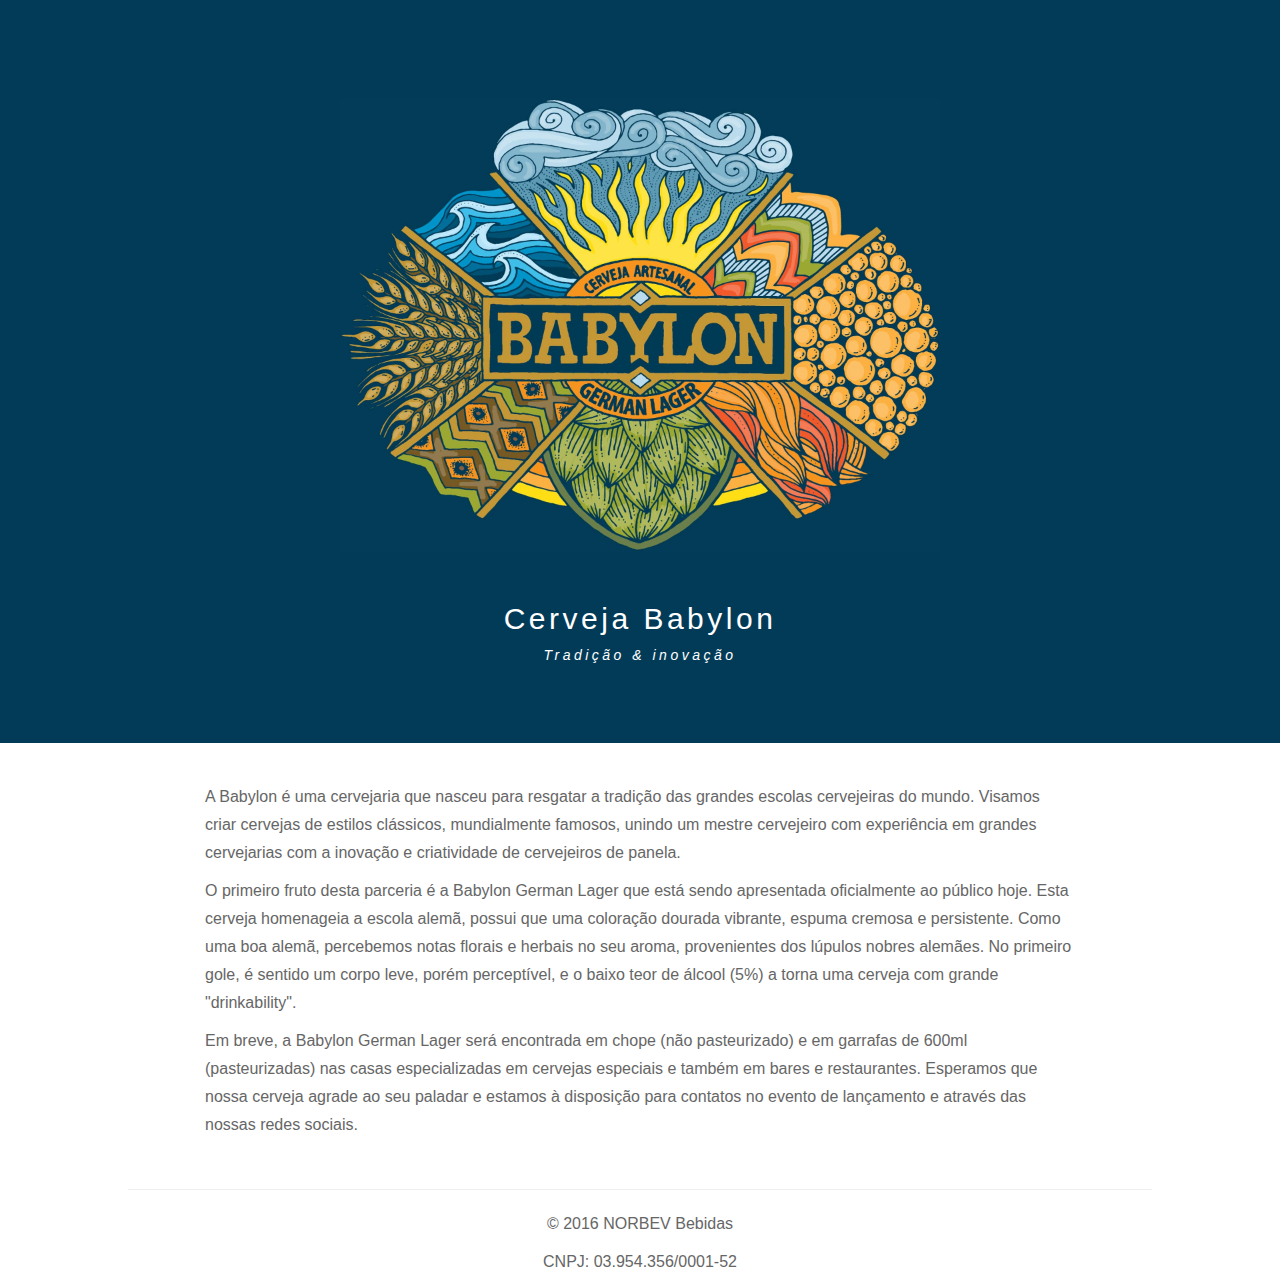
==== index.html @ 338ab458 "google analytics" ====
<!DOCTYPE html>
<html lang="pt-BR">
  <head>
    <meta charset="utf-8">
    <meta http-equiv="X-UA-Compatible" content="IE=edge">
    <meta name="viewport" content="width=device-width, initial-scale=1">
    <!-- The above 3 meta tags *must* come first in the head; any other head content must come *after* these tags -->
    <title>Cerveja Babylon - Feita em Pernambuco</title>
    <meta name="description" content="A Babylon é uma cervejaria que nasceu para resgatar a tradição das grandes escolas cervejeiras do mundo. Visamos criar cervejas de estilos clássicos, mundialmente famosos, unindo um mestre cervejeiro com experiência em grandes cervejarias com a inovação e criatividade de cervejeiros de panela.">
    <meta name="keywords" content="cerveja artesanal, cervejaria artesanal pernambucana, cervejaria artesanal recifense, babylon german lager, micro-cervejaria recifense, micro-cervejaria pernambucana, recife, babylon, german, lager">


    <!-- Bootstrap -->
    <link href="css/bootstrap.min.css" rel="stylesheet">
    <link href="css/custom.css" rel="stylesheet">
    <!-- <link href='https://fonts.googleapis.com/css?family=Lato:400,300|Bitter:400italic' rel='stylesheet' type='text/css'> -->

    <!-- HTML5 shim and Respond.js for IE8 support of HTML5 elements and media queries -->
    <!-- WARNING: Respond.js doesn't work if you view the page via file:// -->
    <!--[if lt IE 9]>
      <script src="https://oss.maxcdn.com/html5shiv/3.7.2/html5shiv.min.js"></script>
      <script src="https://oss.maxcdn.com/respond/1.4.2/respond.min.js"></script>
    <![endif]-->
    <meta name="google-site-verification" content="bKx61fiqLlx4O6raDcq7kVpcibSW6uEIFXPuVh_isrw" />
  </head>
  <body>
    <div class="jumbotron mb-40">
      <div class="container text-center">
        <img class="babylon-logo" src="imgs/logo.jpg" alt="Babylon German Lager">
        
        <div class="chamada">
          <h2>Cerveja Babylon</h2>
          <i>Tradição & inovação</i>
        </div>
      </div>
    </div>

    <div class="container mb-40">
      <p>
        A Babylon é uma cervejaria que nasceu para resgatar a tradição das grandes escolas cervejeiras do mundo. Visamos criar cervejas de estilos clássicos, mundialmente famosos, unindo um mestre cervejeiro com experiência em grandes cervejarias com a inovação e criatividade de cervejeiros de panela.
      </p>

      <p>
        O primeiro fruto desta parceria é a Babylon German Lager que está sendo apresentada oficialmente ao público hoje. Esta cerveja homenageia a escola alemã, possui que uma coloração dourada vibrante, espuma cremosa e persistente. Como uma boa alemã, percebemos notas florais e herbais no seu aroma, provenientes dos lúpulos nobres alemães. No primeiro gole, é sentido um corpo leve, porém perceptível, e o baixo teor de álcool (5%) a torna uma cerveja com grande "drinkability".
      </p>
      <p>
        Em breve, a Babylon German Lager será encontrada em chope (não pasteurizado) e em garrafas de 600ml (pasteurizadas) nas casas especializadas em cervejas especiais e também em bares e restaurantes. Esperamos que nossa cerveja agrade ao seu paladar e estamos à disposição para contatos no evento de lançamento e através das nossas redes sociais.
      </p>
    </div>
    <hr class="hr-small">

    <div class="container">
      <footer class="text-center">
        <p>© 2016 NORBEV Bebidas</p>
        <p>CNPJ: 03.954.356/0001-52</p>
      </footer>
    </div>

    <!-- jQuery (necessary for Bootstrap's JavaScript plugins) -->
    <script src="https://ajax.googleapis.com/ajax/libs/jquery/1.11.3/jquery.min.js"></script>
    <!-- Include all compiled plugins (below), or include individual files as needed -->
    <script src="js/bootstrap.min.js"></script>
    <script>
      (function(i,s,o,g,r,a,m){i['GoogleAnalyticsObject']=r;i[r]=i[r]||function(){
      (i[r].q=i[r].q||[]).push(arguments)},i[r].l=1*new Date();a=s.createElement(o),
      m=s.getElementsByTagName(o)[0];a.async=1;a.src=g;m.parentNode.insertBefore(a,m)
      })(window,document,'script','//www.google-analytics.com/analytics.js','ga');

      ga('create', 'UA-18150668-12', 'auto');
      ga('send', 'pageview');

    </script>
  </body>
</html>
---- css/custom.css ----
body {
	font-family: Helvetica, sans-serif;
}


h1, h2 {
 	color: #333333;
}

p {
 	color: #666666;
 	font-weight: 300;
 	font-size: 16px;
 	line-height: 1.75em;
}

.mb-40 {
	margin-bottom: 40px;
}

.container {
	max-width: 900px;
}

.container.spaced {
	padding-top: 50px;
	padding-bottom: 50px;
}

.jumbotron {
	/*background-image: url("../img/hero.jpg");*/
	/*background-position: center center;*/
	/*background-size: cover;*/
	background-color: #023b58;

 	letter-spacing: .25em;
}

.jumbotron h2, .jumbotron p, .jumbotron i,
.dark-bg h2, .dark-bg p, .dark-bg i {
 	font-weight: 300;
	color: white;
}

.chamada{
	margin: 50px auto 30px;
}

.babylon-logo {
	margin-top: 50px;
	width: 80%;
	max-width: 600px;
}

.jumbotron i {
	/*font-family: 'Bitter', serif;*/
}

.hr-small {
	width: 80%;
}

.dark-bg {
	background-color: #935625;
	color: white;
}

.table	{
	margin: 0;
	padding: 0;
	border-spacing: 0;

	display: table;
}

.table-row	{
	display: table-row;
}

.table-cell	{
	display: table-cell;
}

.beer-photo {
	width: 400px;
	height: 100%;
	background-image: url("../img/capunga_lager.jpg");
	background-size: cover;
	background-position: center center;
}

.beer-description {
	padding: 50px;
}

@media(max-width:480px) {
  h1 {
  	font-size: 22px;
  }
	
	h2 {
  	font-size: 18px;
  }

	p {
  	font-size: 14px;
  }

  .beer-photo{
    display: none;
  }

  .container, .beer-description {
  	text-align: center;
  }
}
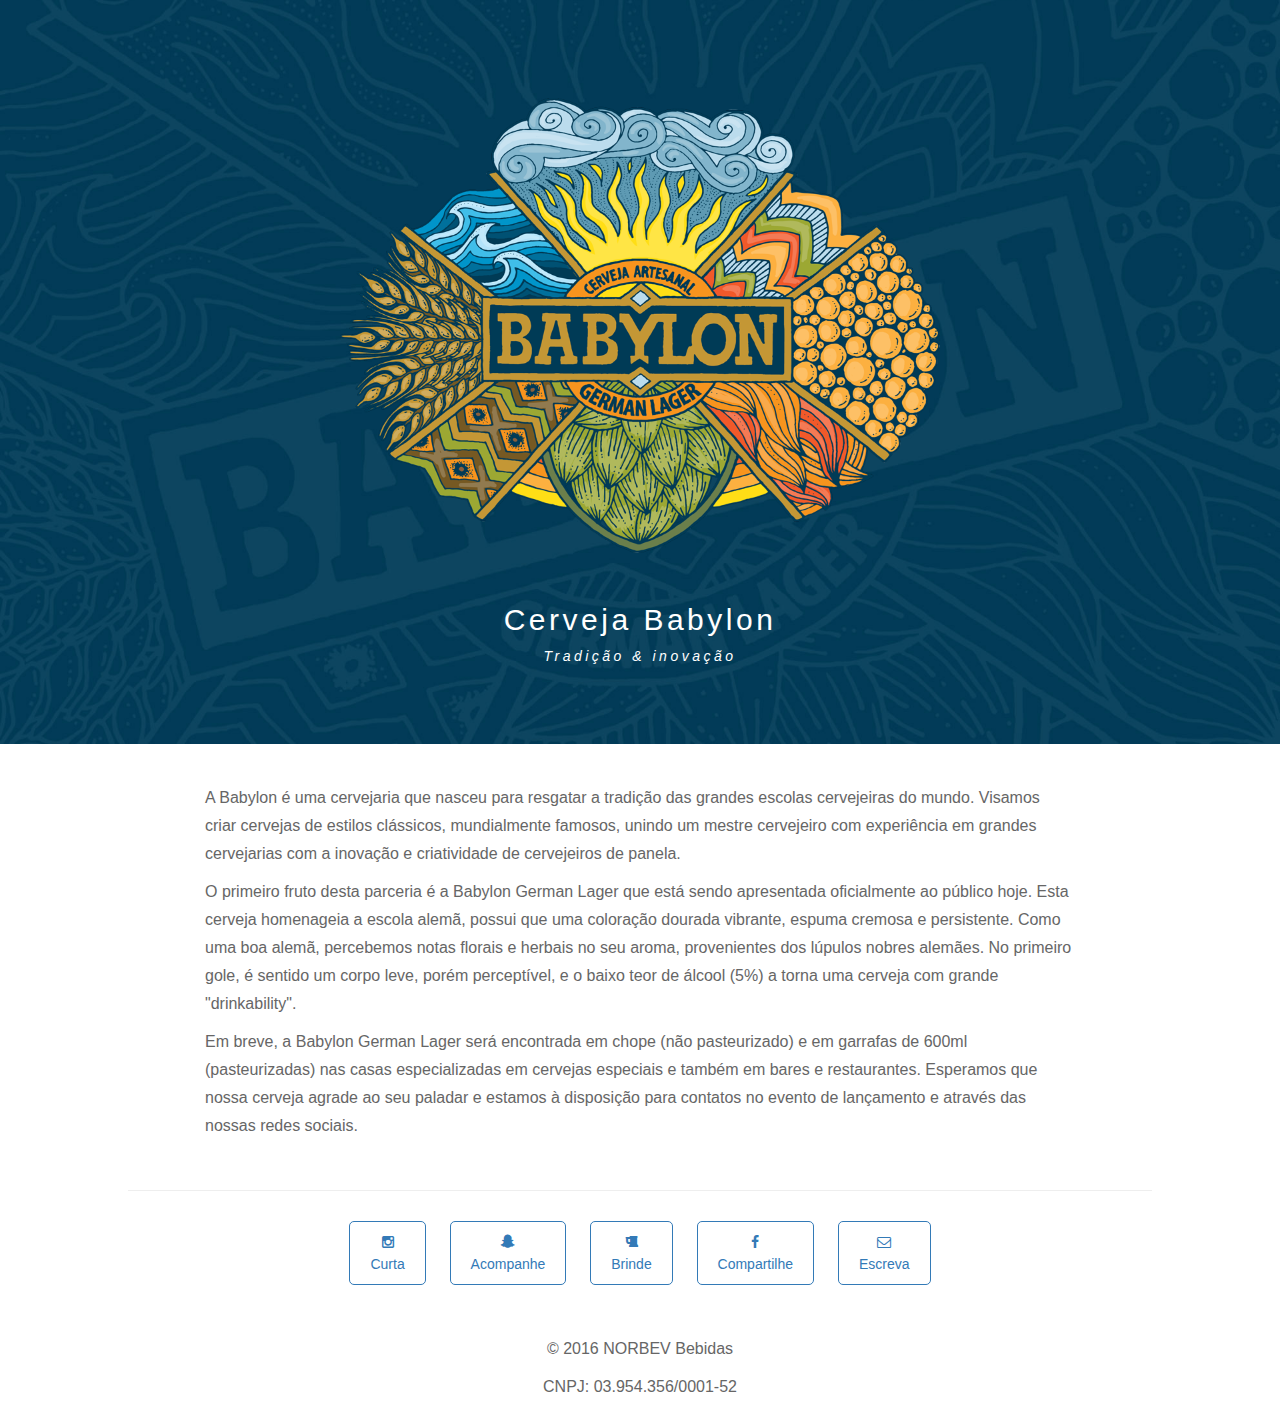
==== commit 892b6005: "fix bg and links" ====
--- a/index.html
+++ b/index.html
@@ -12,6 +12,8 @@
 
     <!-- Bootstrap -->
     <link href="css/bootstrap.min.css" rel="stylesheet">
+    <link href="css/font-awesome.min.css" rel="stylesheet">
+    <link href="css/fa-snapchat.css" rel="stylesheet">
     <link href="css/custom.css" rel="stylesheet">
     <!-- <link href='https://fonts.googleapis.com/css?family=Lato:400,300|Bitter:400italic' rel='stylesheet' type='text/css'> -->
 
@@ -26,7 +28,7 @@
   <body>
     <div class="jumbotron mb-40">
       <div class="container text-center">
-        <img class="babylon-logo" src="imgs/logo.jpg" alt="Babylon German Lager">
+        <img class="babylon-logo" src="imgs/logo.png" alt="Babylon German Lager">
         
         <div class="chamada">
           <h2>Cerveja Babylon</h2>
@@ -51,6 +53,25 @@
 
     <div class="container">
       <footer class="text-center">
+        
+        <ul class="social-links">
+          <a target="_blank" href="https://instagram.com/cervejababylon">
+            <li><i class="fa fa-instagram"></i><br>Curta</li>
+          </a>
+          <a target="_blank" href="https://snapchat.com/add/cervejababylon">
+            <li><i class="fa fa-snapchat"></i><br>Acompanhe</li>
+          </a>
+          <a target="_blank" href="https://untappd.com/cervejababylon">
+            <li><i class="fa fa-beer"></i><br>Brinde</li>
+          </a>
+          <a target="_blank" href="https://facebook.com/cervejababylon">
+            <li><i class="fa fa-facebook"></i><br>Compartilhe</li>
+          </a>
+          <a target="_blank" href="mailto:contato@cervejababylon.com.br">
+            <li><i class="fa fa-envelope-o"></i><br>Escreva</li>
+          </a>              
+        </ul>
+
         <p>© 2016 NORBEV Bebidas</p>
         <p>CNPJ: 03.954.356/0001-52</p>
       </footer>
--- a/css/fa-snapchat.css
+++ b/css/fa-snapchat.css
@@ -0,0 +1,13 @@
+@font-face {
+	font-family: 'fa-snapchat';
+	src:url('../fonts/fa-snapchat.eot?-73zac' );
+	src:url('../fonts/fa-snapchat.eot?#iefix-73zac') format('embedded-opentype'),
+		url('../fonts/fa-snapchat.ttf?-73zac' ) format('truetype'),
+		url('../fonts/fa-snapchat.woff?-73zac' ) format('woff'),
+		url('../fonts/fa-snapchat.svg?-73zac#fa-snapchat' ) format('svg');
+}
+
+.fa-snapchat:before {
+	font-family: 'fa-snapchat';
+	content: "\e600";
+}--- a/css/custom.css
+++ b/css/custom.css
@@ -28,9 +28,9 @@
 }
 
 .jumbotron {
-	/*background-image: url("../img/hero.jpg");*/
-	/*background-position: center center;*/
-	/*background-size: cover;*/
+	background-image: url("../imgs/babylon-bg.jpg");
+	background-position: center center;
+	background-size: cover;
 	background-color: #023b58;
 
  	letter-spacing: .25em;
@@ -93,6 +93,29 @@
 	padding: 50px;
 }
 
+.social-links {
+	list-style: none;
+	margin: 0;
+	margin-bottom: 40px;
+	padding: 0;
+}
+
+.social-links a:hover {
+	text-decoration: none;
+}
+
+.social-links li {
+	display: inline-block;	
+	padding: 10px 20px; 
+	margin: 10px;
+	border: 1px solid;
+	border-radius: 5px; 
+}
+
+.social-links li i {
+	padding-bottom: 5px; 
+}
+
 @media(max-width:480px) {
   h1 {
   	font-size: 22px;
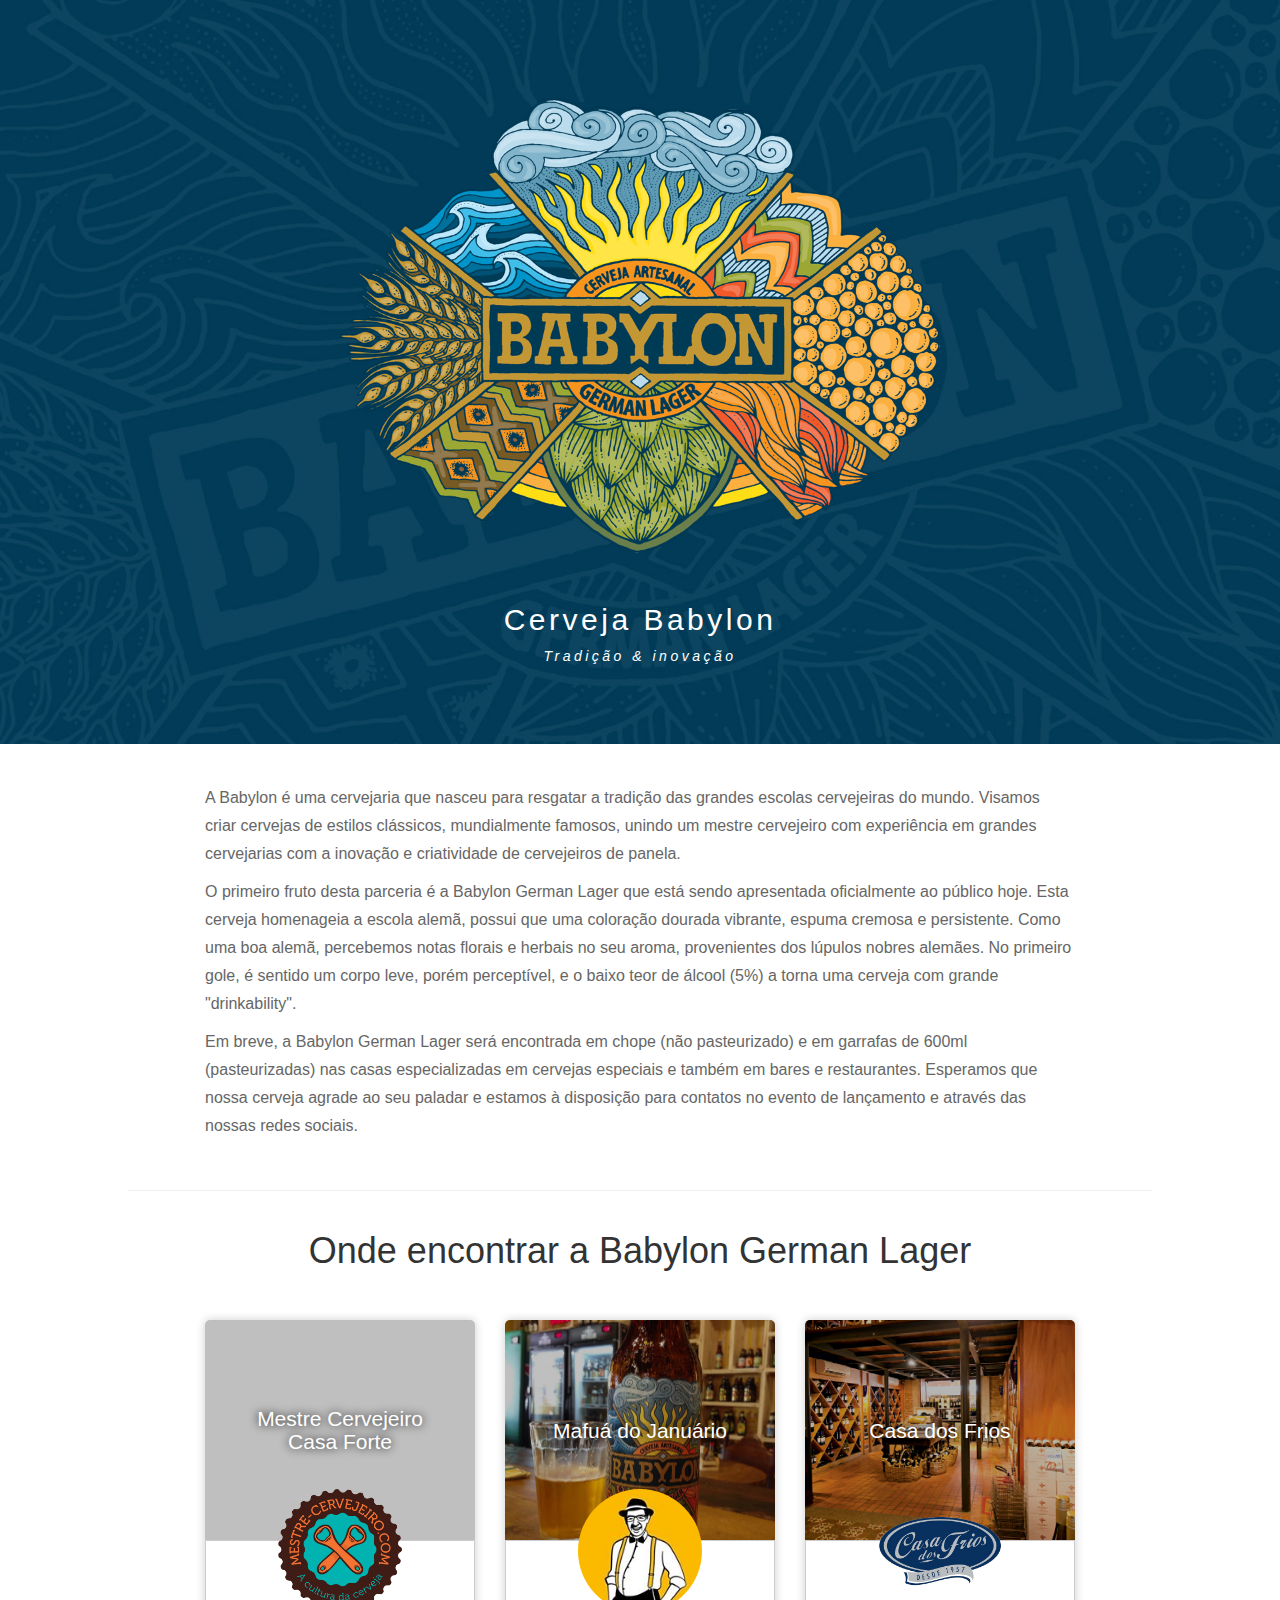
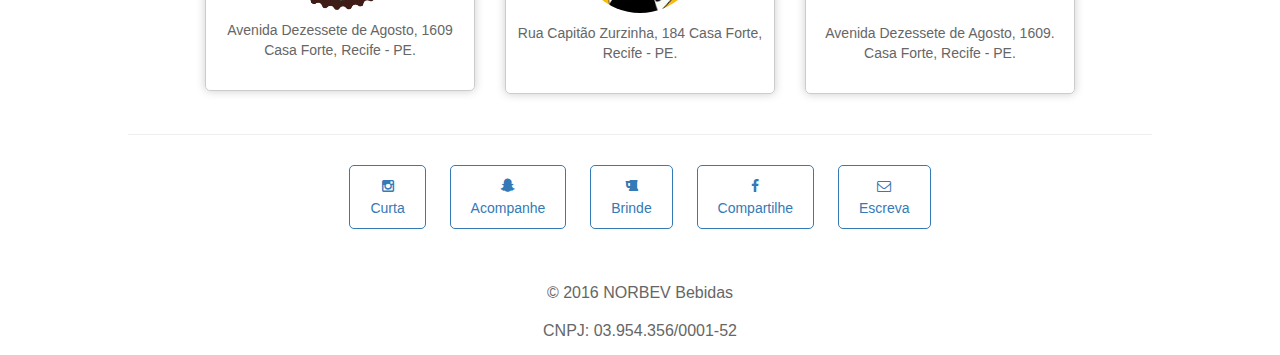
==== commit 9127e1af: "clients cards" ====
--- a/index.html
+++ b/index.html
@@ -52,6 +52,73 @@
     <hr class="hr-small">
 
     <div class="container">
+      <div class="row mb-40 text-center">
+        <h1>Onde encontrar a Babylon German Lager</h1>
+      </div>
+      
+      <div class="row text-center">
+        <div class="col-sm-4 col-xs-12">
+          <div class="card-box">
+            <div class="card-header mc-cf table">
+              <!-- imagem de fundo com foto da babylon no local -->
+              <h2 class="card-title table-cell">
+                Mestre Cervejeiro<br>Casa Forte
+              </h2>
+            </div>
+            <div class="card-body">
+              <div class="card-logo">
+                <img src="imgs/clients/logo-mc-cf.png">
+              </div>
+              <address>
+                Avenida Dezessete de Agosto, 1609
+                Casa Forte, Recife - PE.
+              </address>
+            </div>
+          </div>
+        </div>
+        <div class="col-sm-4 col-xs-12">
+          <div class="card-box">
+            <div class="card-header mafua table">
+              <!-- imagem de fundo com foto da babylon no local -->
+              <h2 class="card-title table-cell">
+                Mafuá do Januário
+              </h2>
+            </div>
+            <div class="card-body">
+              <div class="card-logo">
+                <img src="imgs/clients/logo-mafua.jpg">
+              </div>
+              <address>
+                Rua Capitão Zurzinha, 184
+                Casa Forte, Recife - PE.
+              </address>
+            </div>
+          </div>
+        </div>
+        <div class="col-sm-4 col-xs-12">
+          <div class="card-box">
+            <div class="card-header cfrios table">
+              <!-- imagem de fundo com foto da babylon no local -->
+              <h2 class="card-title table-cell">
+                Casa dos Frios
+              </h2>
+            </div>
+            <div class="card-body">
+              <div class="card-logo">
+                <img src="imgs/clients/logo-cfrios.png">
+              </div>
+              <address>
+                Avenida Dezessete de Agosto, 1609.
+                Casa Forte, Recife - PE.
+              </address>
+            </div>
+          </div>
+        </div>
+      </div>
+    </div>
+    <hr class="hr-small">
+
+    <div class="container">
       <footer class="text-center">
         
         <ul class="social-links">
--- a/css/custom.css
+++ b/css/custom.css
@@ -14,6 +14,11 @@
  	line-height: 1.75em;
 }
 
+address {
+	color: #666666;
+ 	font-weight: 300;
+ }
+
 .mb-40 {
 	margin-bottom: 40px;
 }
@@ -81,16 +86,73 @@
 	display: table-cell;
 }
 
-.beer-photo {
-	width: 400px;
+.card-box {
+	border-radius: 5px;
+
+	box-shadow: 0 0 10px #cccccc;
+	margin-bottom: 20px;
+}
+
+
+.card-header.mc-cf {
+	background: url("../imgs/clients/bg-mc-cf.jpg") center center;
+	background-size: cover;
+}
+
+.card-header.mafua {
+	background: url("../imgs/clients/bg-mafua.jpg") center center;
+	
+	background-size: cover;
+}
+
+.card-header.cfrios {
+	background: url("../imgs/clients/bg-cfrios.jpg") center center;
+	
+	background-size: cover;
+}
+
+.card-header {
+	border-radius: 5px 5px 0 0;
+	height: 220px;
+	width: 100%;
+}
+
+.card-title {
+	border-radius: 5px 5px 0 0;
+
+	padding: 20px 10px;
+	color: white;
+	font-size: 1.5em;
+	margin: 0;
+	
+	width: 100%;
 	height: 100%;
-	background-image: url("../img/capunga_lager.jpg");
-	background-size: cover;
-	background-position: center center;
-}
-
-.beer-description {
-	padding: 50px;
+
+	vertical-align: middle;
+	
+	text-shadow: 0 0 10px black;
+  background: rgba(0,0,0,0.25);
+}
+
+.card-logo {
+	/*border: 2px solid white;*/
+	width: 50%;
+
+	margin: auto; 
+	margin-top: -25%;
+	margin-bottom: 10px;
+}
+
+.card-logo img{
+	border-radius: 50%;
+	width: 100%;
+}
+
+.card-body {
+	padding: 10px;
+	
+	border-radius: 0 0 5px 5px;
+	border: 1px solid #cccccc;
 }
 
 .social-links {
@@ -116,6 +178,7 @@
 	padding-bottom: 5px; 
 }
 
+
 @media(max-width:480px) {
   h1 {
   	font-size: 22px;
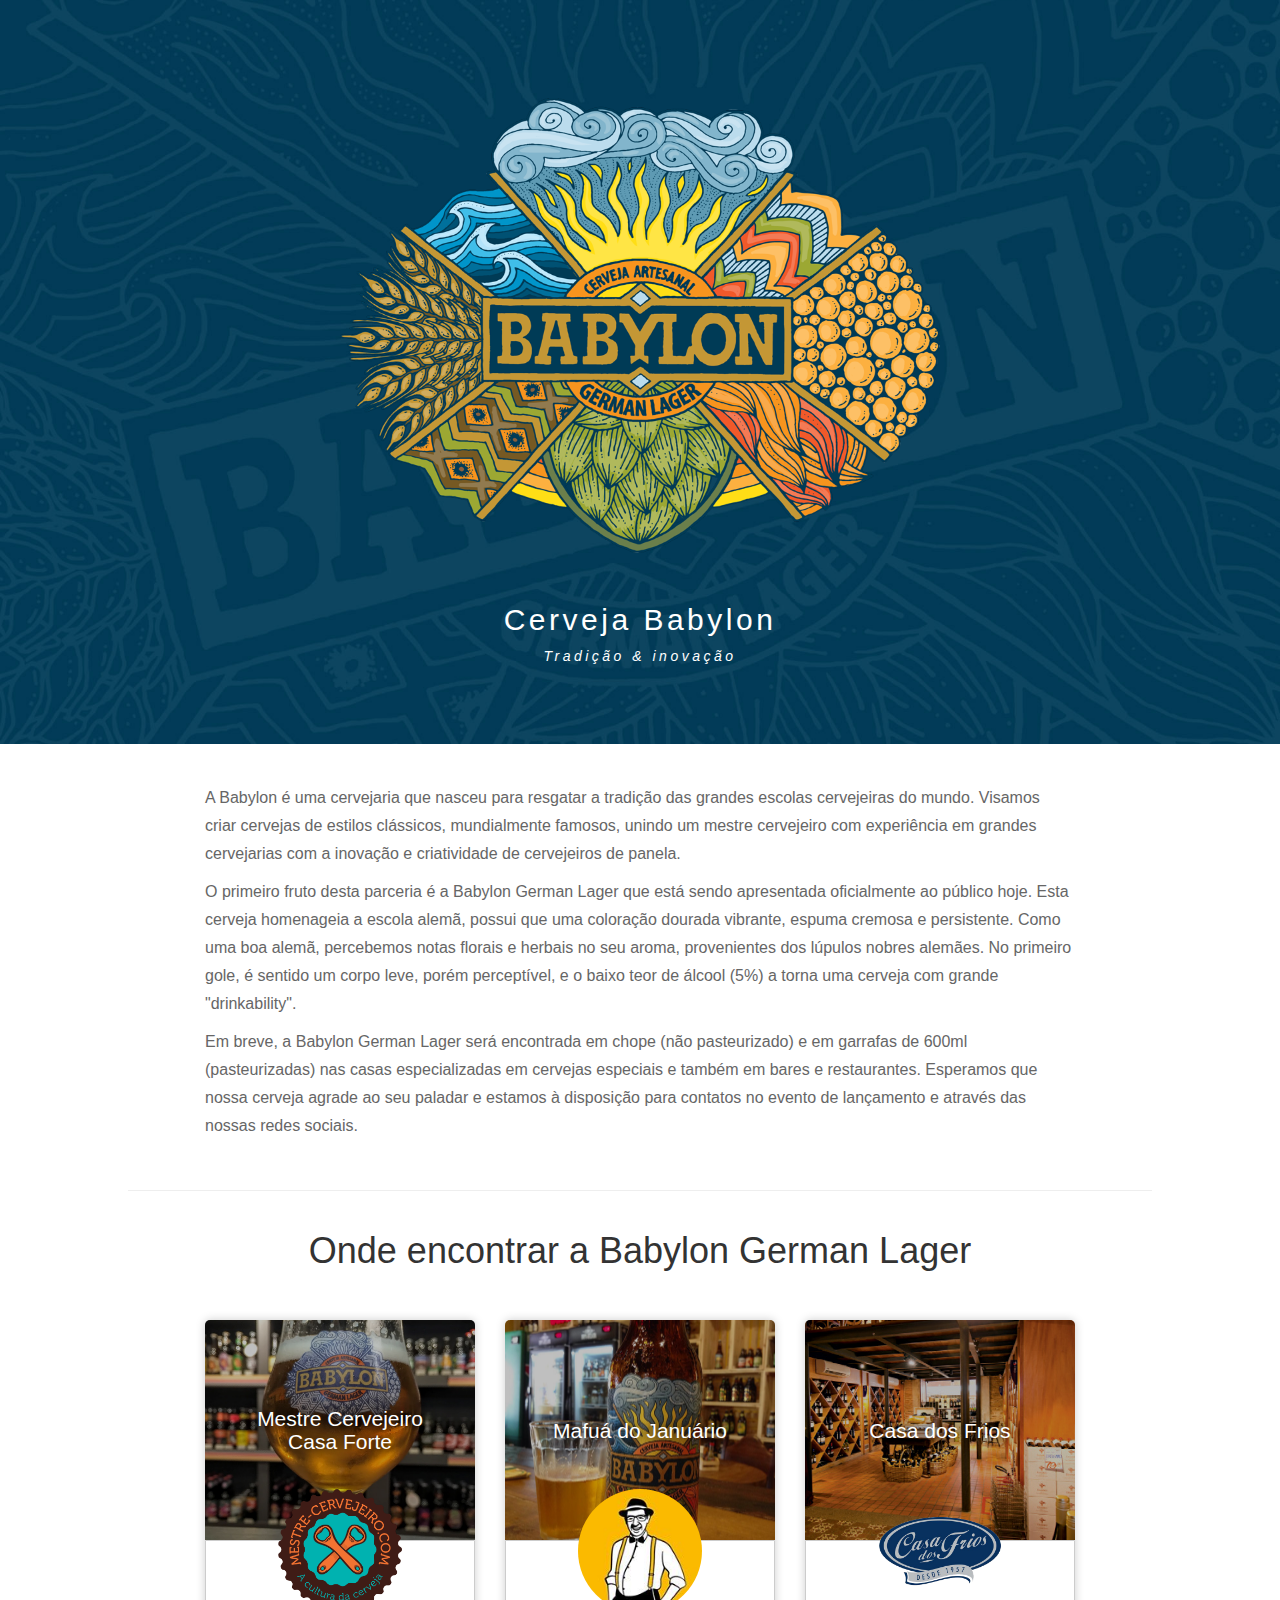
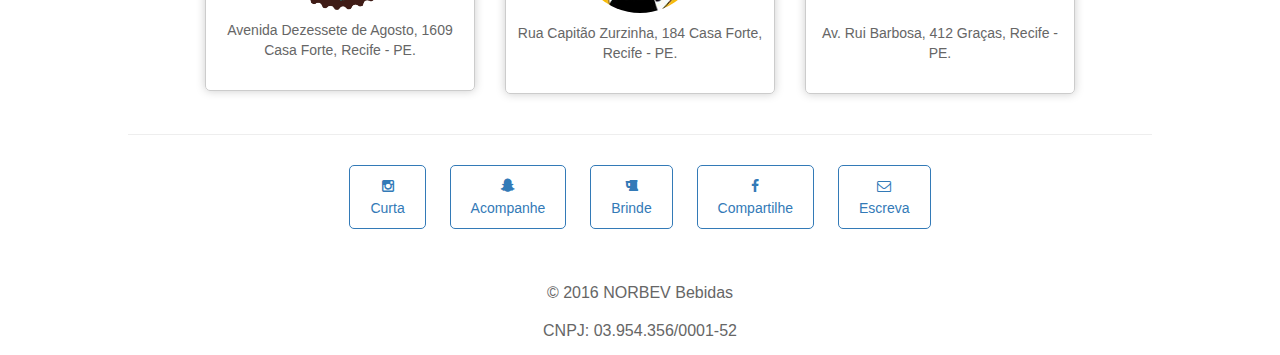
==== commit 44b1290c: "fix endereco casa dos frios" ====
--- a/index.html
+++ b/index.html
@@ -108,8 +108,8 @@
                 <img src="imgs/clients/logo-cfrios.png">
               </div>
               <address>
-                Avenida Dezessete de Agosto, 1609.
-                Casa Forte, Recife - PE.
+                Av. Rui Barbosa, 412
+                Graças, Recife - PE.
               </address>
             </div>
           </div>
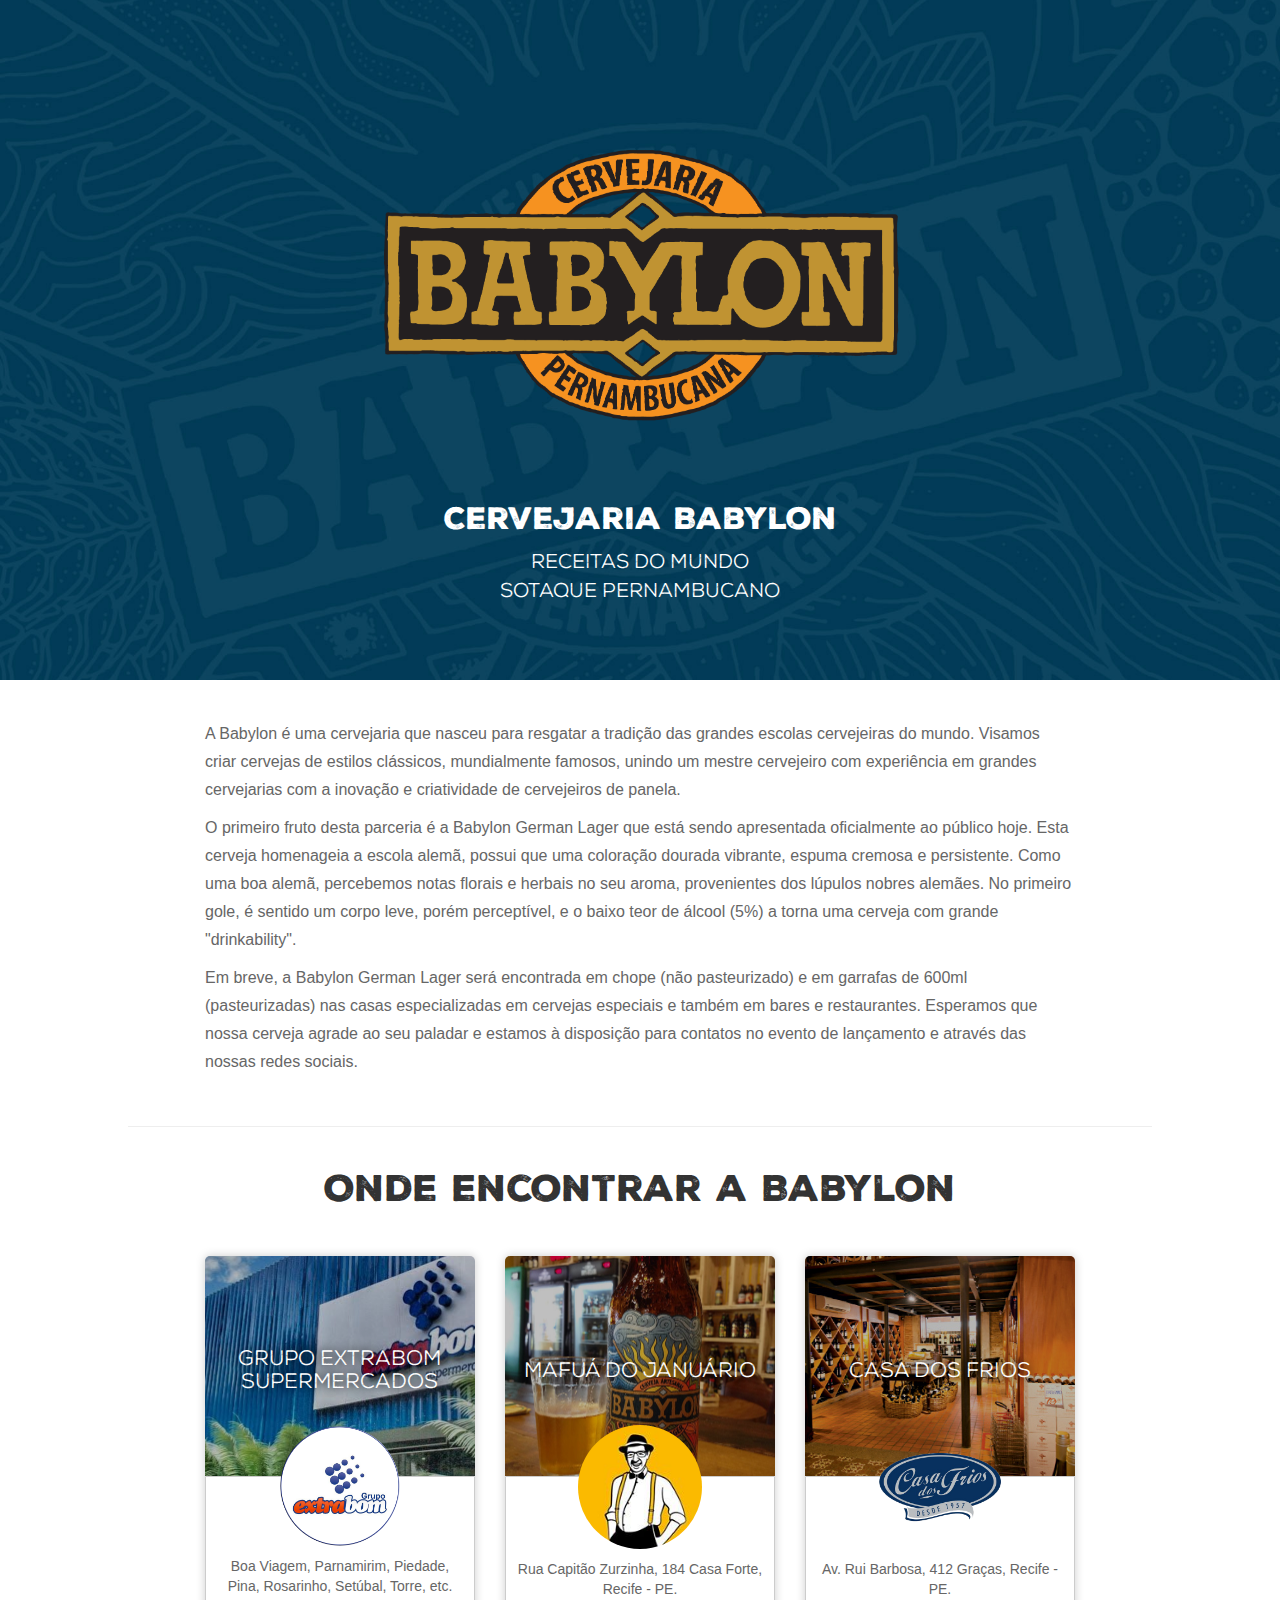
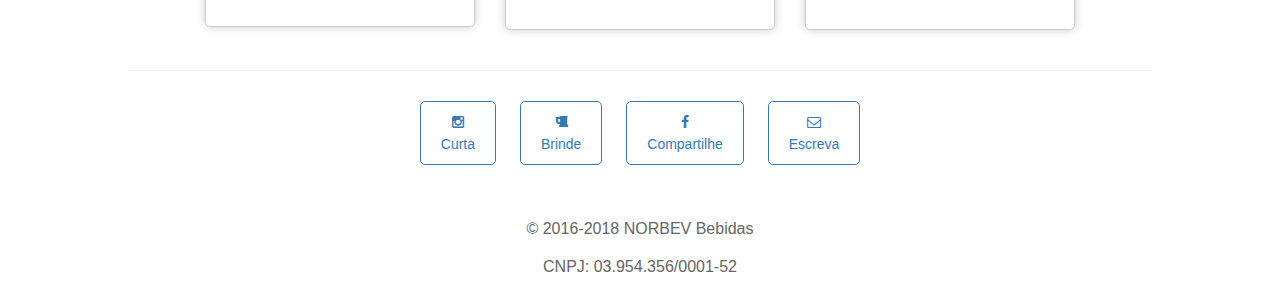
==== commit a6062164: "fix extrabom logo e calculadora" ====
--- a/index.html
+++ b/index.html
@@ -5,7 +5,7 @@
     <meta http-equiv="X-UA-Compatible" content="IE=edge">
     <meta name="viewport" content="width=device-width, initial-scale=1">
     <!-- The above 3 meta tags *must* come first in the head; any other head content must come *after* these tags -->
-    <title>Cerveja Babylon - Feita em Pernambuco</title>
+    <title>Cervejaria Babylon - Feita em Pernambuco</title>
     <meta name="description" content="A Babylon é uma cervejaria que nasceu para resgatar a tradição das grandes escolas cervejeiras do mundo. Visamos criar cervejas de estilos clássicos, mundialmente famosos, unindo um mestre cervejeiro com experiência em grandes cervejarias com a inovação e criatividade de cervejeiros de panela.">
     <meta name="keywords" content="cerveja artesanal, cervejaria artesanal pernambucana, cervejaria artesanal recifense, babylon german lager, micro-cervejaria recifense, micro-cervejaria pernambucana, recife, babylon, german, lager">
 
@@ -14,6 +14,7 @@
     <link href="css/bootstrap.min.css" rel="stylesheet">
     <link href="css/font-awesome.min.css" rel="stylesheet">
     <link href="css/fa-snapchat.css" rel="stylesheet">
+    <link href="css/nexa_font/stylesheet.css" rel="stylesheet">
     <link href="css/custom.css" rel="stylesheet">
     <!-- <link href='https://fonts.googleapis.com/css?family=Lato:400,300|Bitter:400italic' rel='stylesheet' type='text/css'> -->
 
@@ -31,8 +32,9 @@
         <img class="babylon-logo" src="imgs/logo.png" alt="Babylon German Lager">
         
         <div class="chamada">
-          <h2>Cerveja Babylon</h2>
-          <i>Tradição & inovação</i>
+          <h2>Cervejaria Babylon</h2>
+          <i>Receitas do mundo</i><br>
+          <i>Sotaque pernambucano</i>
         </div>
       </div>
     </div>
@@ -53,7 +55,7 @@
 
     <div class="container">
       <div class="row mb-40 text-center">
-        <h1>Onde encontrar a Babylon German Lager</h1>
+        <h1>Onde encontrar a Babylon</h1>
       </div>
       
       <div class="row text-center">
@@ -62,16 +64,16 @@
             <div class="card-header mc-cf table">
               <!-- imagem de fundo com foto da babylon no local -->
               <h2 class="card-title table-cell">
-                Mestre Cervejeiro<br>Casa Forte
+                Grupo Extrabom<br>Supermercados
               </h2>
             </div>
             <div class="card-body">
               <div class="card-logo">
-                <img src="imgs/clients/logo-mc-cf.png">
+                <img src="imgs/clients/logo-extrabom.png">
               </div>
               <address>
-                Avenida Dezessete de Agosto, 1609
-                Casa Forte, Recife - PE.
+                Boa Viagem, Parnamirim, Piedade,
+                Pina, Rosarinho, Setúbal, Torre, etc.
               </address>
             </div>
           </div>
@@ -125,21 +127,18 @@
           <a target="_blank" href="https://instagram.com/cervejababylon">
             <li><i class="fa fa-instagram"></i><br>Curta</li>
           </a>
-          <a target="_blank" href="https://snapchat.com/add/cervejababylon">
-            <li><i class="fa fa-snapchat"></i><br>Acompanhe</li>
-          </a>
           <a target="_blank" href="https://untappd.com/cervejababylon">
             <li><i class="fa fa-beer"></i><br>Brinde</li>
           </a>
           <a target="_blank" href="https://facebook.com/cervejababylon">
             <li><i class="fa fa-facebook"></i><br>Compartilhe</li>
           </a>
-          <a target="_blank" href="mailto:contato@cervejababylon.com.br">
+          <a target="_blank" href="mailto:contato@cervejariababylon.com.br">
             <li><i class="fa fa-envelope-o"></i><br>Escreva</li>
           </a>              
         </ul>
 
-        <p>© 2016 NORBEV Bebidas</p>
+        <p>© 2016-2018 NORBEV Bebidas</p>
         <p>CNPJ: 03.954.356/0001-52</p>
       </footer>
     </div>
--- a/css/nexa_font/stylesheet.css
+++ b/css/nexa_font/stylesheet.css
@@ -0,0 +1,13 @@
+/* Bold */
+@font-face {
+    font-family: 'Nexa';
+    src: url('Nexa-Black.otf')  format('opentype');
+    font-weight: 700;
+}
+
+/* Thin */
+@font-face {
+    font-family: 'Nexa';
+    src: url('Nexa-Thin.otf') format('opentype');
+    font-weight: 100;
+}
--- a/css/custom.css
+++ b/css/custom.css
@@ -4,6 +4,9 @@
 
 
 h1, h2 {
+	font-family: "Nexa";
+	font-weight: 700;
+  letter-spacing: 0;
  	color: #333333;
 }
 
@@ -47,8 +50,20 @@
 	color: white;
 }
 
-.chamada{
+.chamada {
 	margin: 50px auto 30px;
+}
+
+.chamada h2 {
+	font-weight: 700;
+}
+
+.chamada i{
+	font-family: "Nexa";
+	font-weight: 100;
+  letter-spacing: 0;
+	font-style: normal;
+	font-size: 20px;
 }
 
 .babylon-logo {
@@ -95,7 +110,7 @@
 
 
 .card-header.mc-cf {
-	background: url("../imgs/clients/bg-mc-cf.jpg") center center;
+	background: url("../imgs/clients/bg-extrabom.jpg") center center;
 	background-size: cover;
 }
 
@@ -118,6 +133,10 @@
 }
 
 .card-title {
+	font-family: "Nexa";
+	font-weight: 100;
+	letter-spacing: 0;
+
 	border-radius: 5px 5px 0 0;
 
 	padding: 20px 10px;
@@ -178,6 +197,60 @@
 	padding-bottom: 5px; 
 }
 
+.calculator {
+  width: 80%;
+  margin: 50px auto;
+  font-family: "Nexa";
+  font-style: normal;
+  color: white;
+}
+
+.calculator h2 {
+	font-weight: 700;
+}
+
+.calculator label {
+	font-weight: 100;
+  letter-spacing: 0;
+  font-size: 20px;
+}
+
+.calculator input {
+  font-size: 20px;
+  height: auto;
+}
+
+.calculator input[placeholder] {
+	font-style: italic;
+}
+
+.calculator .form-group {
+	margin-bottom: 30px;
+}
+
+.calculator button {
+	background-color: #337ABA;
+	padding: 15px 30px;
+}
+
+#result {
+	color: #F49627;
+	font-size: 30px;
+	font-weight: 700;
+}
+
+.hidden {
+	display: none;
+}
+
+.resposta a {
+	color: #F49627;
+	text-decoration: none;
+}
+
+.resposta a:hover {
+	text-decoration: underline;
+}
 
 @media(max-width:480px) {
   h1 {
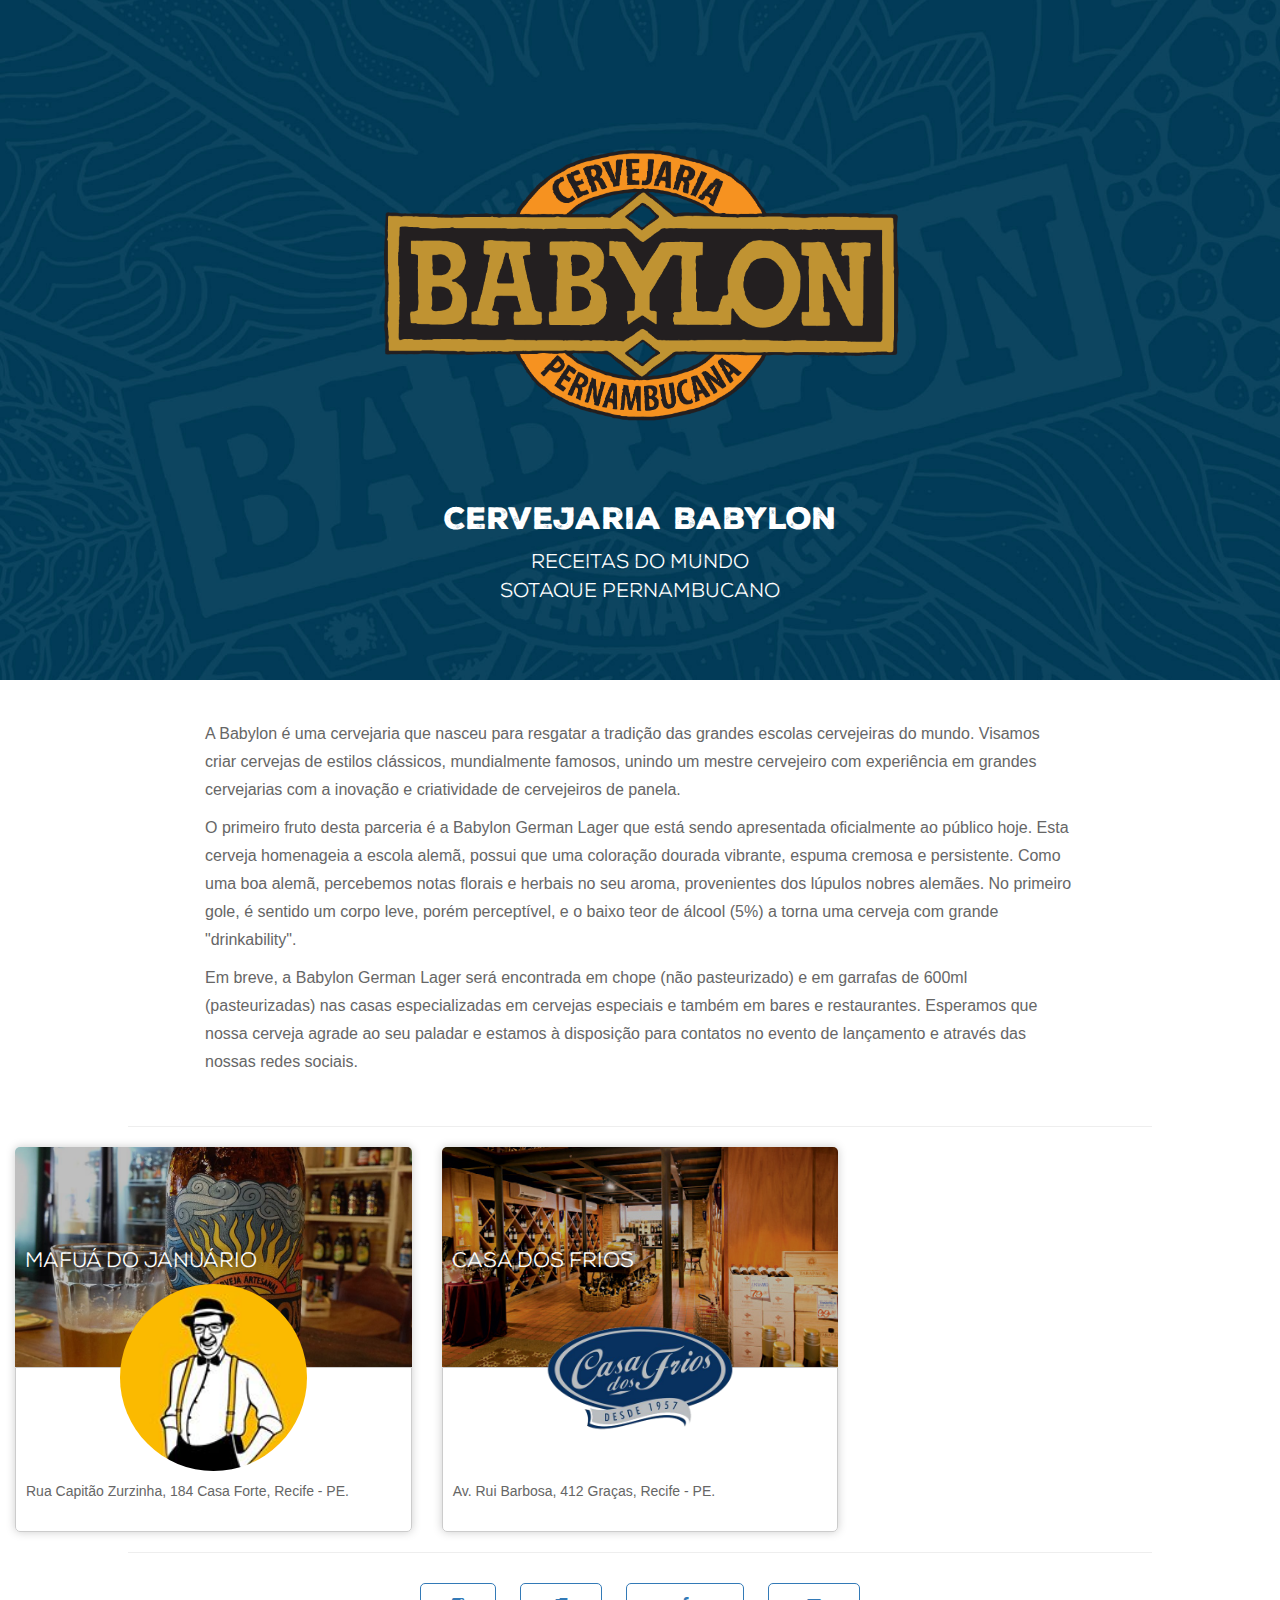
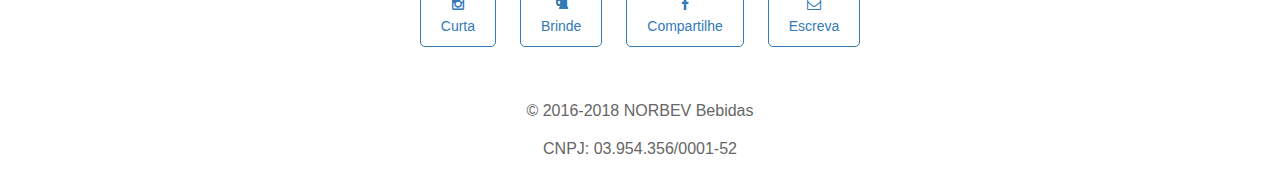
==== commit 9860564c: "Update index.html" ====
--- a/index.html
+++ b/index.html
@@ -53,7 +53,7 @@
     </div>
     <hr class="hr-small">
 
-    <div class="container">
+    <!--div class="container">
       <div class="row mb-40 text-center">
         <h1>Onde encontrar a Babylon</h1>
       </div>
@@ -62,7 +62,7 @@
         <div class="col-sm-4 col-xs-12">
           <div class="card-box">
             <div class="card-header mc-cf table">
-              <!-- imagem de fundo com foto da babylon no local -->
+              <!-- imagem de fundo com foto da babylon no local >
               <h2 class="card-title table-cell">
                 Grupo Extrabom<br>Supermercados
               </h2>
@@ -77,7 +77,7 @@
               </address>
             </div>
           </div>
-        </div>
+        </div-->
         <div class="col-sm-4 col-xs-12">
           <div class="card-box">
             <div class="card-header mafua table">
--- a/css/custom.css
+++ b/css/custom.css
@@ -15,6 +15,10 @@
  	font-weight: 300;
  	font-size: 16px;
  	line-height: 1.75em;
+}
+
+p.small { 
+ 	font-size: 14px;
 }
 
 address {
@@ -252,6 +256,7 @@
 	text-decoration: underline;
 }
 
+
 @media(max-width:480px) {
   h1 {
   	font-size: 22px;
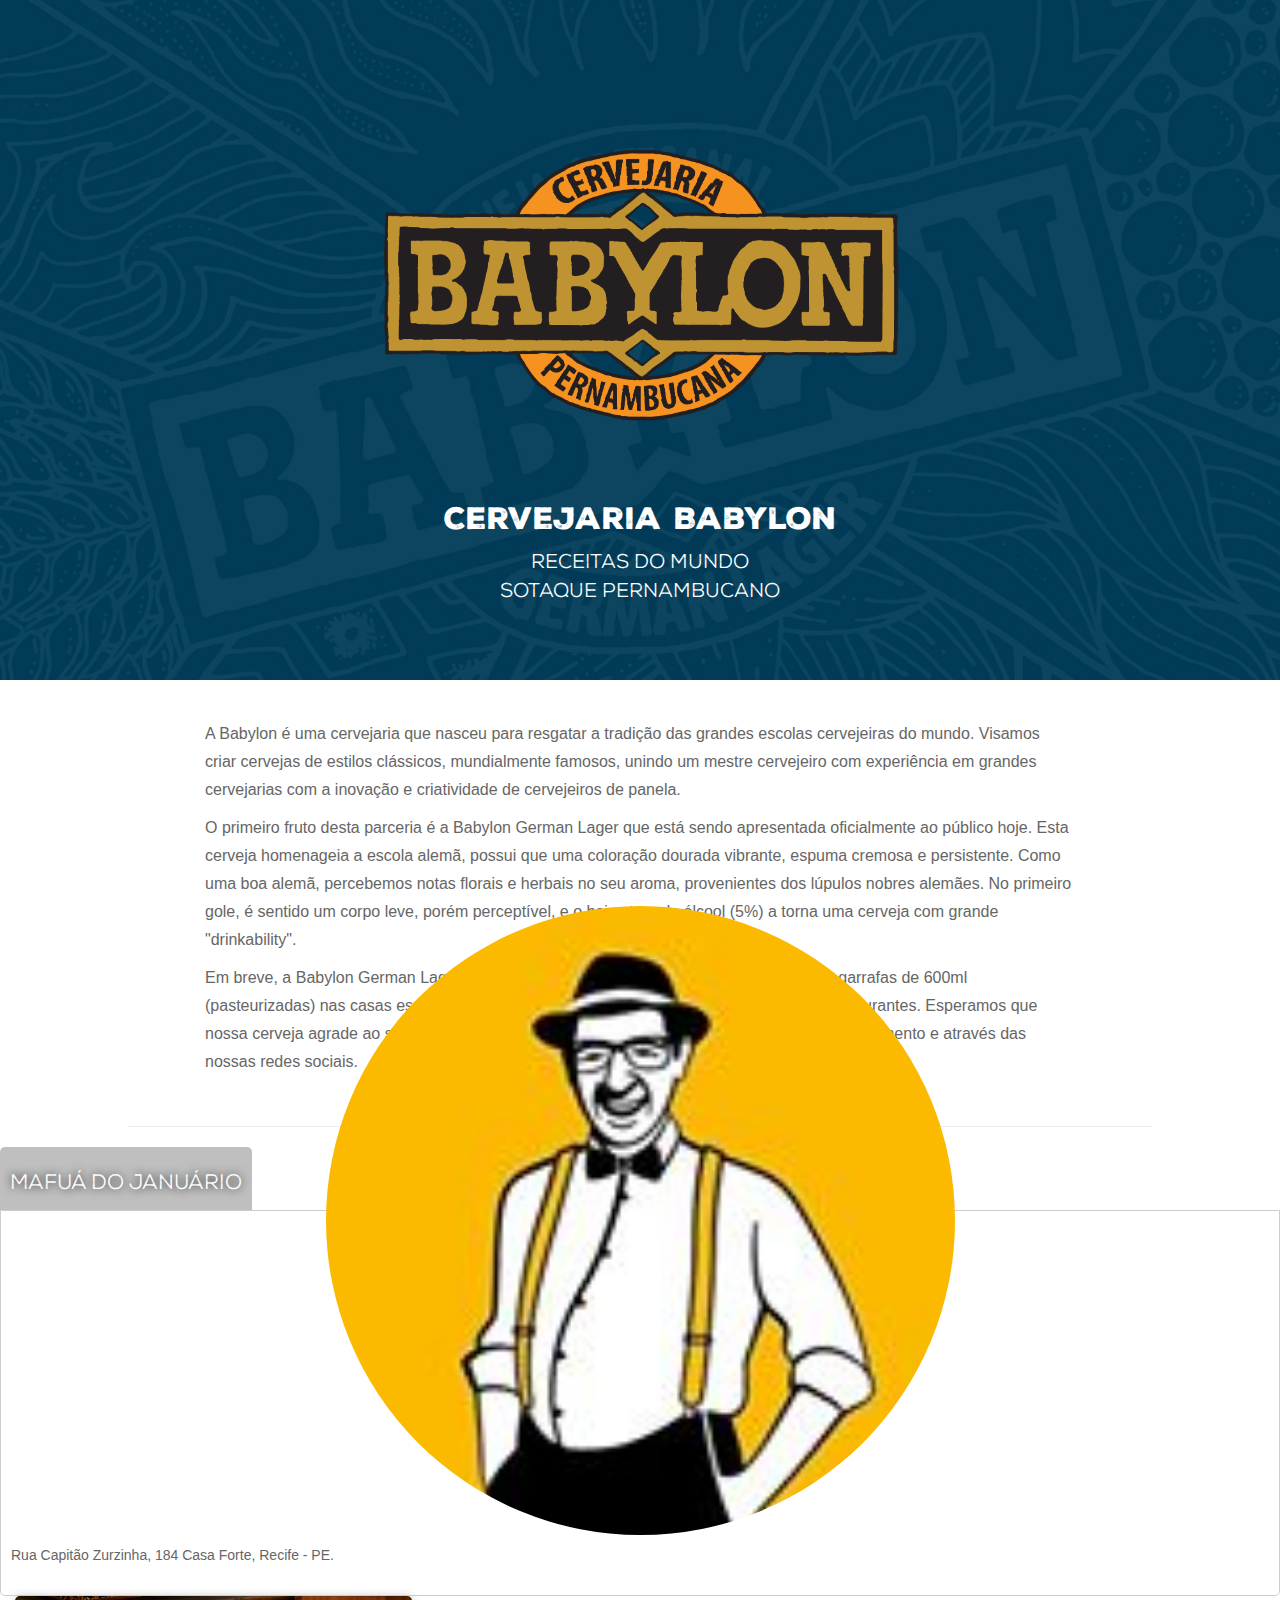
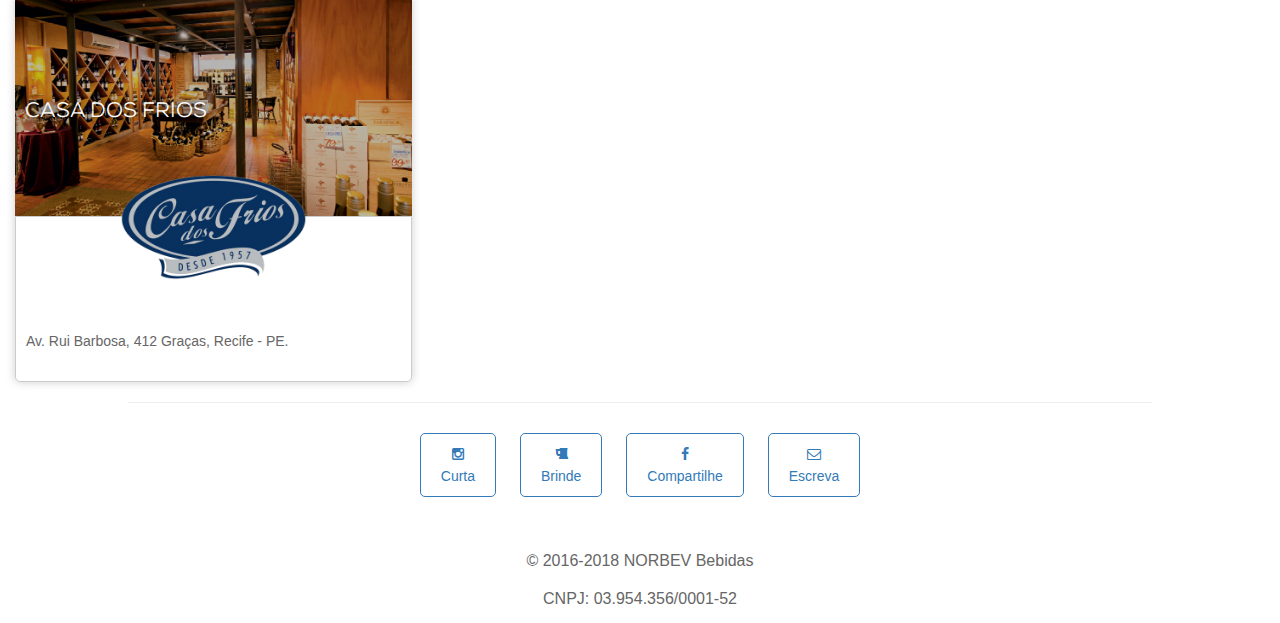
==== commit 6eef6d60: "Update index.html" ====
--- a/index.html
+++ b/index.html
@@ -77,7 +77,7 @@
               </address>
             </div>
           </div>
-        </div-->
+        </div>
         <div class="col-sm-4 col-xs-12">
           <div class="card-box">
             <div class="card-header mafua table">
@@ -117,7 +117,7 @@
           </div>
         </div>
       </div>
-    </div>
+    </div-->
     <hr class="hr-small">
 
     <div class="container">
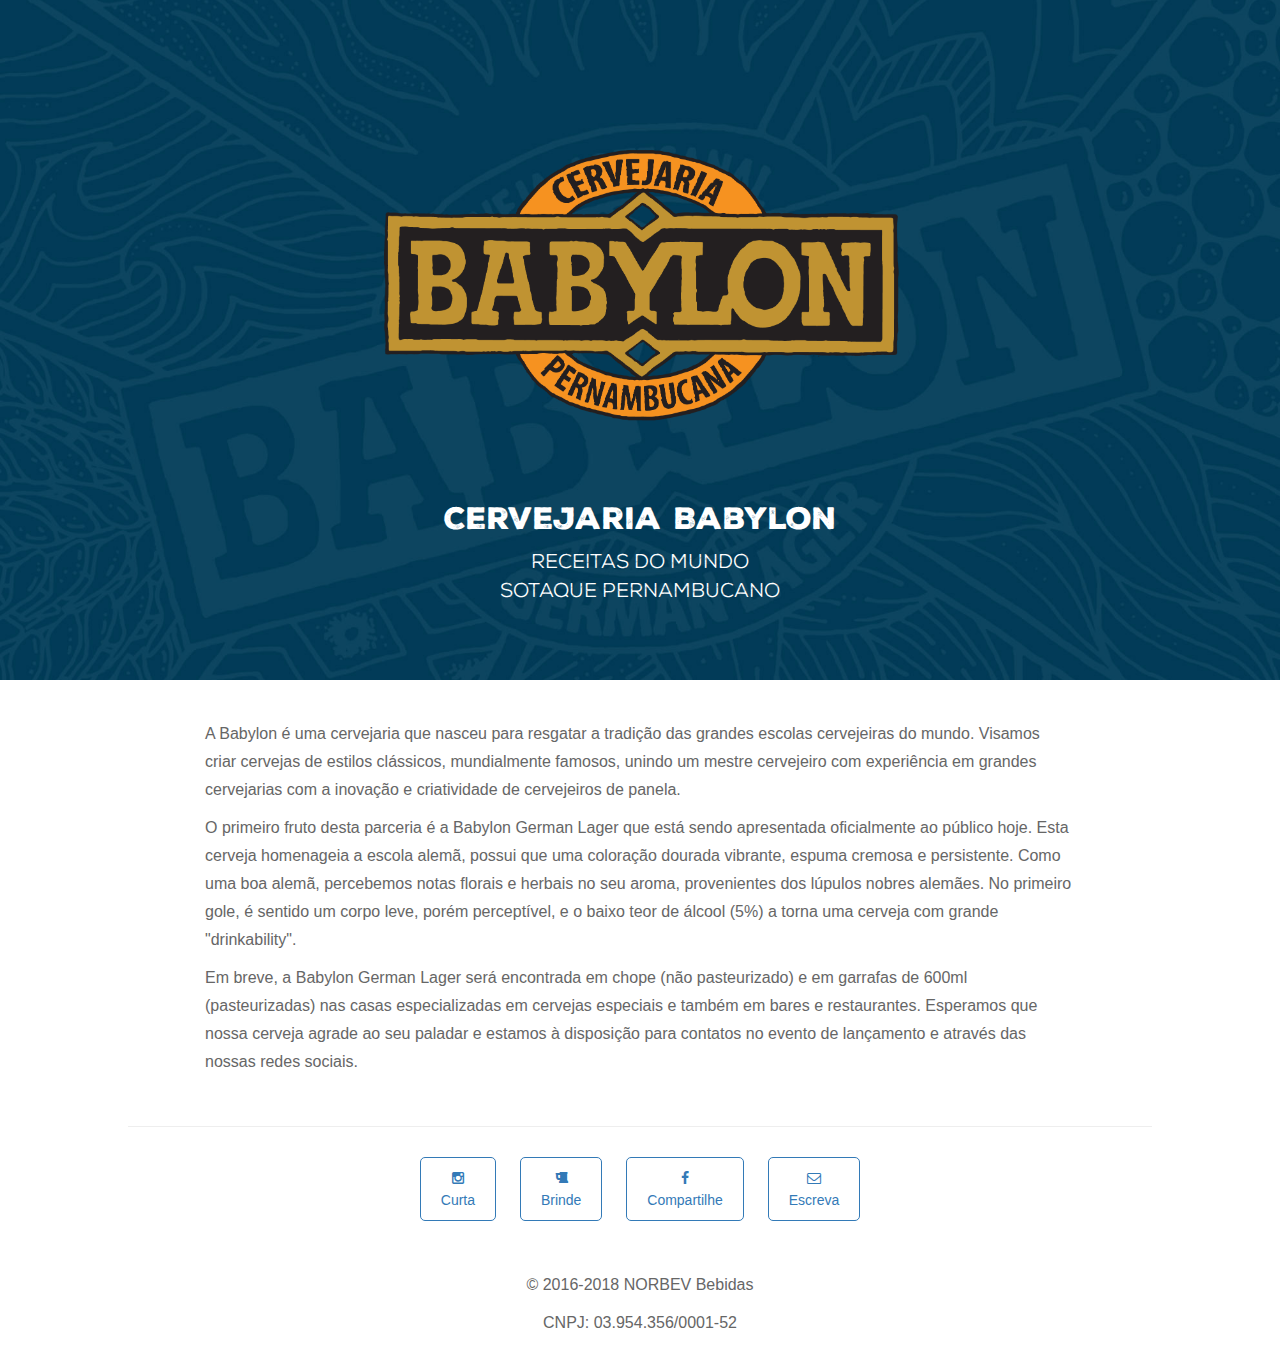
==== commit 58d8fb02: "Update index.html" ====
--- a/index.html
+++ b/index.html
@@ -81,7 +81,7 @@
         <div class="col-sm-4 col-xs-12">
           <div class="card-box">
             <div class="card-header mafua table">
-              <!-- imagem de fundo com foto da babylon no local -->
+              <!-- imagem de fundo com foto da babylon no local >
               <h2 class="card-title table-cell">
                 Mafuá do Januário
               </h2>
@@ -100,7 +100,7 @@
         <div class="col-sm-4 col-xs-12">
           <div class="card-box">
             <div class="card-header cfrios table">
-              <!-- imagem de fundo com foto da babylon no local -->
+              <!-- imagem de fundo com foto da babylon no local >
               <h2 class="card-title table-cell">
                 Casa dos Frios
               </h2>
@@ -117,8 +117,8 @@
           </div>
         </div>
       </div>
-    </div-->
-    <hr class="hr-small">
+    </div>
+    <hr class="hr-small"-->
 
     <div class="container">
       <footer class="text-center">
